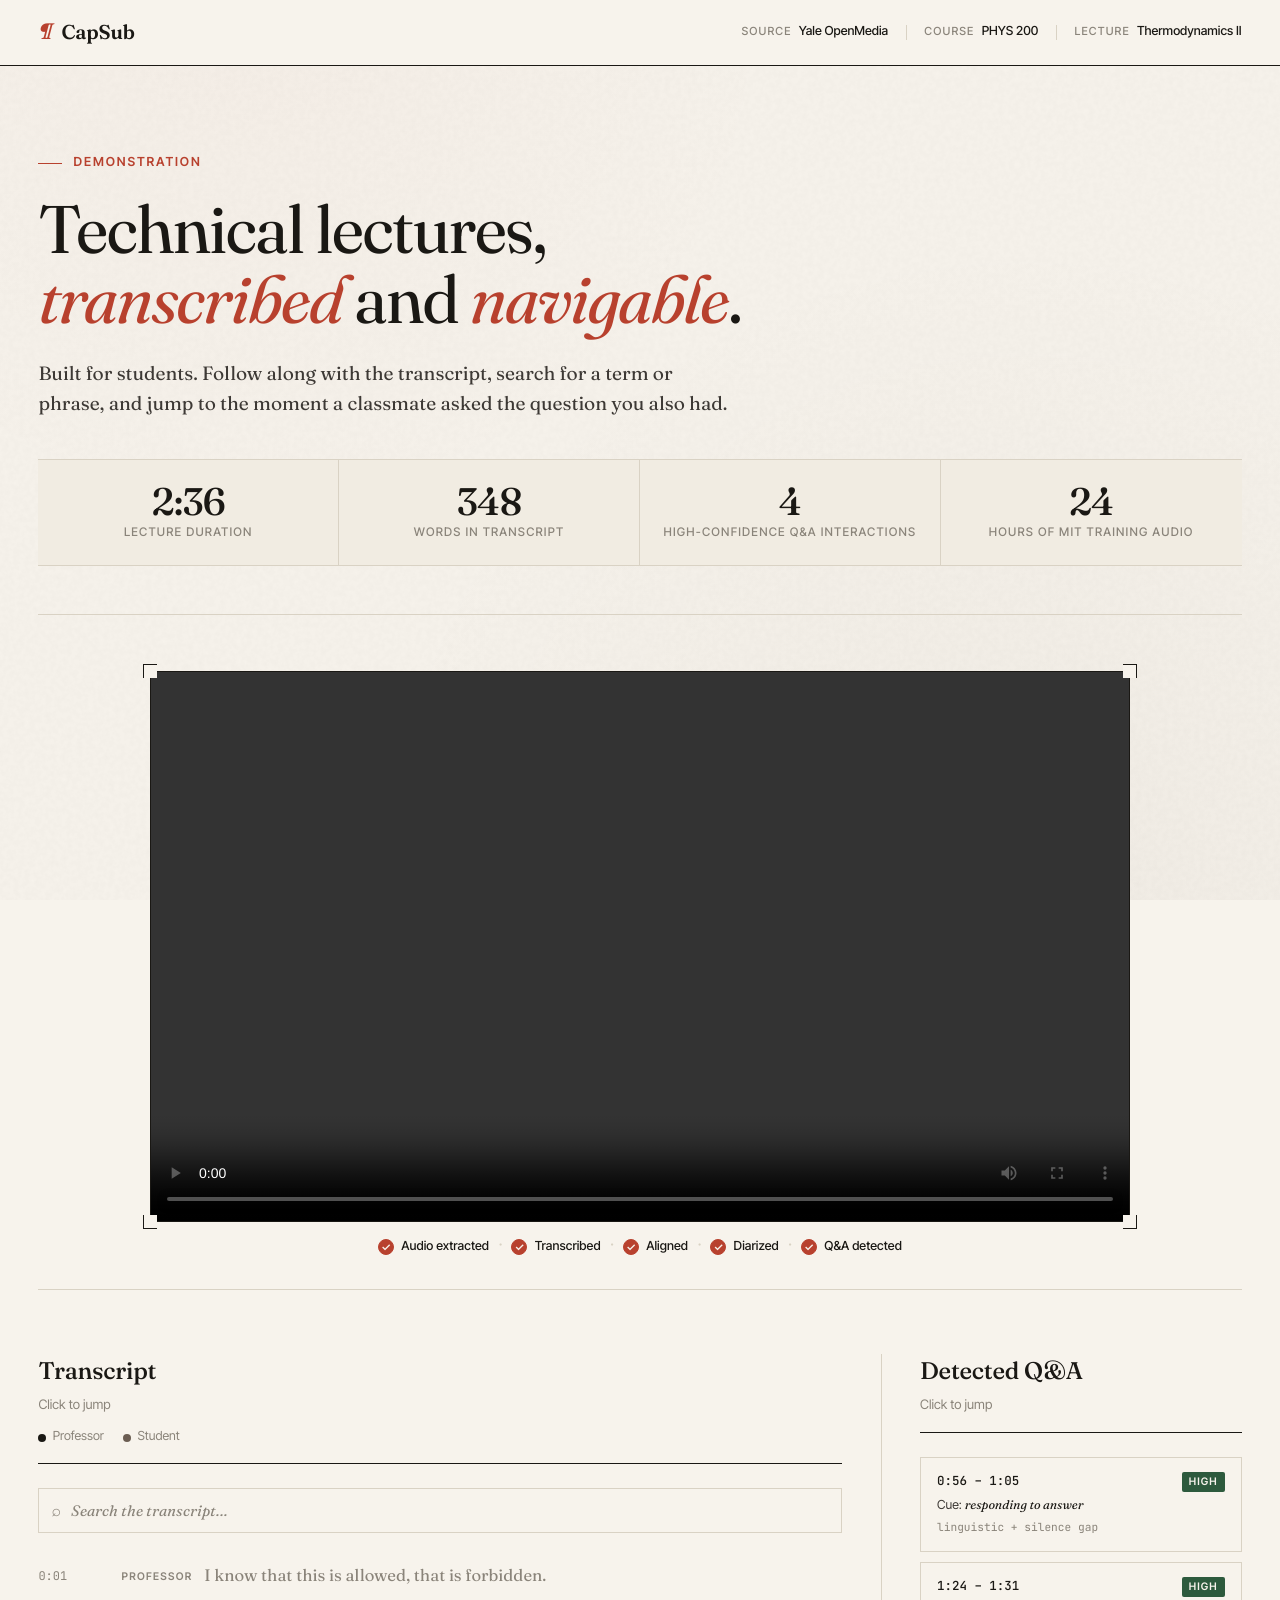
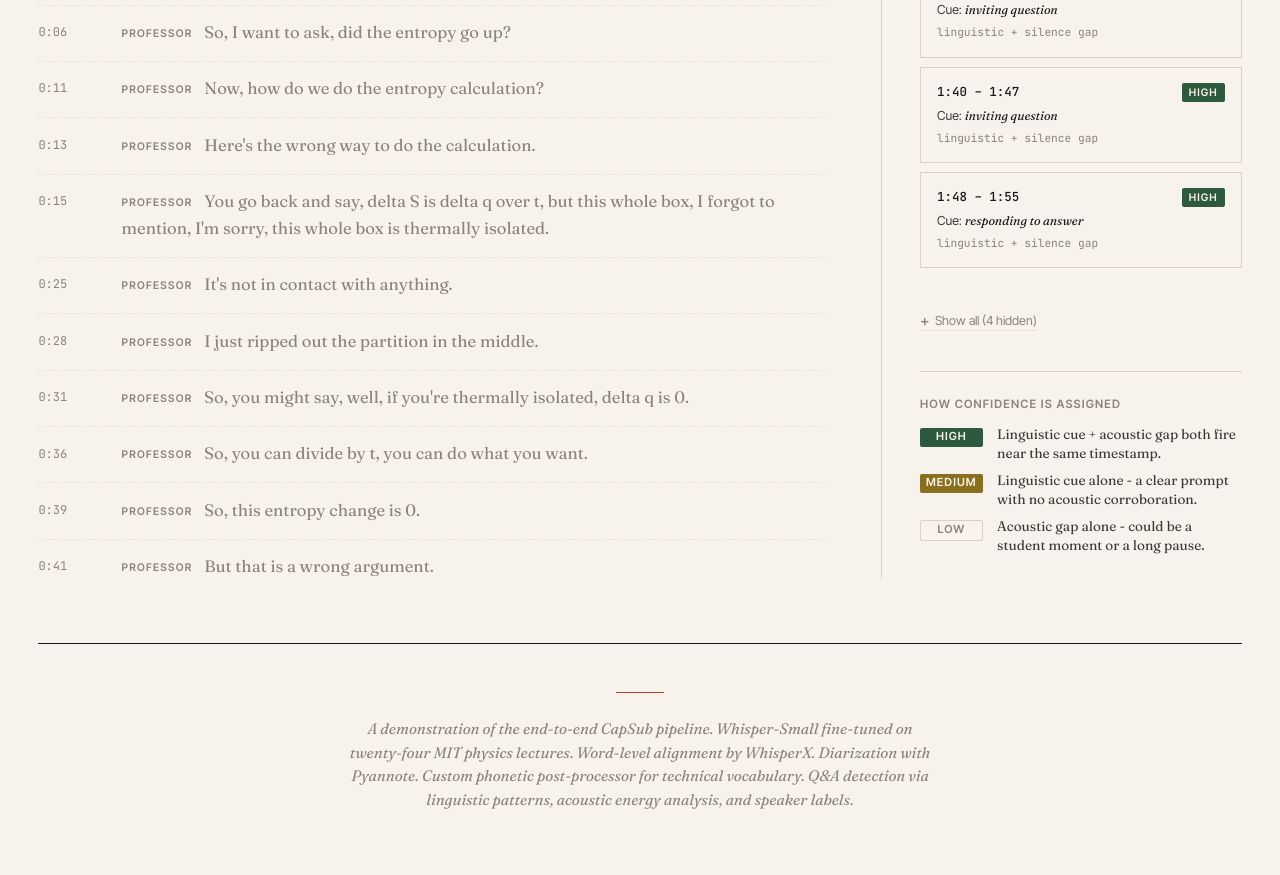
==== index.html @ fb1e1c5f "index" ====
<!DOCTYPE html>
<html lang="en">
<head>
<meta charset="UTF-8">
<meta name="viewport" content="width=device-width, initial-scale=1.0">
<title>CapSub</title>
<link rel="preconnect" href="https://fonts.googleapis.com">
<link rel="preconnect" href="https://fonts.gstatic.com" crossorigin>
<link href="https://fonts.googleapis.com/css2?family=Fraunces:ital,opsz,wght@0,9..144,400;0,9..144,500;0,9..144,600;0,9..144,700;1,9..144,400&family=JetBrains+Mono:wght@400;500&family=Inter+Tight:wght@400;500;600&display=swap" rel="stylesheet">
<link rel="stylesheet" href="styles.css">
</head>
<body>

<header class="masthead">
  <div class="masthead-inner">
    <div class="brand">
      <span class="brand-mark">¶</span>
      <span class="brand-name">CapSub</span>
    </div>
    <nav class="meta-nav">
      <span class="meta-item"><span class="meta-label">Source</span><span class="meta-value">Yale OpenMedia</span></span>
      <span class="meta-divider"></span>
      <span class="meta-item"><span class="meta-label">Course</span><span class="meta-value">PHYS 200</span></span>
      <span class="meta-divider"></span>
      <span class="meta-item"><span class="meta-label">Lecture</span><span class="meta-value">Thermodynamics II</span></span>
    </nav>
  </div>
</header>

<main class="page">

  <section class="title-block">
    <p class="kicker">Demonstration</p>
    <h1 class="title">
      Technical lectures, <br>
      <em>transcribed</em> and <em>navigable</em>.
    </h1>
    <p class="dek">
    Built for students. Follow along with the transcript, search for a term or phrase, and jump to the moment a classmate asked the question you also had.
    </p>
    <div class="stats">
      <div class="stat"><div class="stat-num" data-target="2:36">0</div><div class="stat-lbl">Lecture duration</div></div>
      <div class="stat"><div class="stat-num" data-target="348">0</div><div class="stat-lbl">Words in transcript</div></div>
      <div class="stat"><div class="stat-num" data-target="4">0</div><div class="stat-lbl">High-confidence Q&amp;A interactions</div></div>
      <div class="stat"><div class="stat-num" data-target="24">0</div><div class="stat-lbl">Hours of MIT training audio</div></div>
    </div>
  </section>

  <section class="player-block">
    <div class="player-frame">
      <video id="video" controls preload="auto" playsinline>
        <source src="newsample.mp4" type="video/mp4">
      </video>
      <div id="caption-overlay" class="caption-overlay"></div>
      <div class="frame-corners">
        <span class="corner tl"></span>
        <span class="corner tr"></span>
        <span class="corner bl"></span>
        <span class="corner br"></span>
      </div>
    </div>
    <div class="player-meta">
      <ol class="pipeline-stages" aria-label="Pipeline stages completed">
        <li class="stage stage-done">
          <span class="stage-check" aria-hidden="true">✓</span>
          <span class="stage-name">Audio extracted</span>
        </li>
        <li class="stage stage-done">
          <span class="stage-check" aria-hidden="true">✓</span>
          <span class="stage-name">Transcribed</span>
        </li>
        <li class="stage stage-done">
          <span class="stage-check" aria-hidden="true">✓</span>
          <span class="stage-name">Aligned</span>
        </li>
        <li class="stage stage-done">
          <span class="stage-check" aria-hidden="true">✓</span>
          <span class="stage-name">Diarized</span>
        </li>
        <li class="stage stage-done">
          <span class="stage-check" aria-hidden="true">✓</span>
          <span class="stage-name">Q&amp;A detected</span>
        </li>
      </ol>
    </div>
  </section>

  <section class="content-grid">
    <article class="transcript-column">
      <header class="column-head">
        <h2 class="column-title">Transcript</h2>
        <p class="column-sub">Click to jump</p>
        <div class="legend">
          <span class="legend-item"><span class="dot dot-prof"></span>Professor</span>
          <span class="legend-item"><span class="dot dot-stud"></span>Student</span>
        </div>
      </header>
      <div class="search-bar">
        <span class="search-icon" aria-hidden="true">⌕</span>
        <input
          type="search"
          id="search-input"
          class="search-input"
          placeholder="Search the transcript…"
          autocomplete="off"
        >
        <span class="search-count" id="search-count"></span>
        <button type="button" id="search-clear" class="search-clear" aria-label="Clear search" hidden>×</button>
      </div>
      <div class="transcript-scroll" id="transcript-scroll">
        <div id="transcript"></div>
      </div>
    </article>

    <aside class="qa-column">
      <header class="column-head">
        <h2 class="column-title">Detected Q&amp;A</h2>
        <p class="column-sub">Click to jump</p>
      </header>
      <div class="qa-list" id="qa-list"></div>
      <button type="button" class="qa-toggle" id="qa-toggle" hidden>
        <span id="qa-toggle-label">Show all</span>
      </button>
      <div class="confidence-key">
        <p class="key-title">How confidence is assigned</p>
        <dl>
          <dt class="conf conf-high">High</dt>
          <dd>Linguistic cue + acoustic gap both fire near the same timestamp.</dd>
          <dt class="conf conf-medium">Medium</dt>
          <dd>Linguistic cue alone - a clear prompt with no acoustic corroboration.</dd>
          <dt class="conf conf-low">Low</dt>
          <dd>Acoustic gap alone - could be a student moment or a long pause.</dd>
        </dl>
      </div>
    </aside>

  </section>

  <footer class="colophon">
    <div class="colophon-line"></div>
    <p class="colophon-text">
      A demonstration of the end-to-end CapSub pipeline.
      Whisper-Small fine-tuned on twenty-four MIT physics lectures.
      Word-level alignment by WhisperX. Diarization with Pyannote. 
      Custom phonetic post-processor for technical vocabulary.
      Q&amp;A detection via linguistic patterns, acoustic energy analysis, and speaker labels.
    </p>
  </footer>

</main>

<script src="app.js"></script>
<script>
  window.va = window.va || function () { (window.vaq = window.vaq || []).push(arguments); };
</script>
<script defer src="/_vercel/insights/script.js"></script>
<script>
  window.si = window.si || function () { (window.siq = window.siq || []).push(arguments); };
</script>
<script defer src="/_vercel/speed-insights/script.js"></script>
</body>
</html>
---- styles.css ----
/* ============================================================
   CapSub — Refined academic aesthetic
   Inspired by typography of academic presses + technical journals
   ============================================================ */

:root {
  /* Paper-and-ink palette with a single accent for emphasis */
  --paper:        #f7f3ec;
  --paper-warm:   #f1ece2;
  --ink:          #1a1814;
  --ink-soft:     #3d3935;
  --ink-faint:    #8a847a;
  --rule:         #d9d2c4;
  --rule-faint:   #e8e2d4;

  /* Accent: deep reading-glasses red used sparingly */
  --accent:       #b8412e;
  --accent-soft:  #d6826f;

  /* Speaker tones */
  --prof-tone:    #1a1814;   /* full ink */
  --stud-tone:    #6b5d52;   /* warm gray-brown */
  --stud-bg:      #ede6d6;

  /* Confidence badges */
  --conf-high:    #2d5a3d;
  --conf-med:     #8a6f1f;
  --conf-low:     #8a847a;

  /* Type */
  --serif:  'Fraunces', 'Iowan Old Style', Georgia, serif;
  --sans:   'Inter Tight', system-ui, sans-serif;
  --mono:   'JetBrains Mono', ui-monospace, monospace;

  /* Geometry */
  --rule-w:    1px;
  --max-w:     1280px;
  --gutter:    clamp(1.25rem, 3vw, 2.5rem);
}

* { box-sizing: border-box; margin: 0; padding: 0; }

html { -webkit-font-smoothing: antialiased; -moz-osx-font-smoothing: grayscale; }

body {
  background: var(--paper);
  color: var(--ink);
  font-family: var(--serif);
  font-size: 17px;
  line-height: 1.5;
  text-rendering: geometricPrecision;
  background-image:
    radial-gradient(circle at 20% 0%, rgba(184, 65, 46, 0.025) 0%, transparent 40%),
    radial-gradient(circle at 80% 100%, rgba(60, 40, 20, 0.03) 0%, transparent 50%);
  background-attachment: fixed;
  position: relative;
}

/* Subtle paper grain */
body::before {
  content: '';
  position: fixed;
  inset: 0;
  pointer-events: none;
  z-index: 1;
  opacity: 0.4;
  background-image: url("data:image/svg+xml,%3Csvg viewBox='0 0 200 200' xmlns='http://www.w3.org/2000/svg'%3E%3Cfilter id='n'%3E%3CfeTurbulence type='fractalNoise' baseFrequency='0.85' numOctaves='3' /%3E%3CfeColorMatrix values='0 0 0 0 0 0 0 0 0 0 0 0 0 0 0 0 0 0 0.06 0' /%3E%3C/filter%3E%3Crect width='200' height='200' filter='url(%23n)' /%3E%3C/svg%3E");
}

/* ============================================================
   Masthead
   ============================================================ */
.masthead {
  border-bottom: var(--rule-w) solid var(--ink);
  background: var(--paper);
  position: relative;
  z-index: 2;
}
.masthead-inner {
  max-width: var(--max-w);
  margin: 0 auto;
  padding: 1.1rem var(--gutter);
  display: flex;
  align-items: center;
  justify-content: space-between;
  gap: 2rem;
}
.brand {
  display: flex;
  align-items: baseline;
  gap: 0.55rem;
}
.brand-mark {
  font-family: var(--serif);
  font-style: italic;
  font-size: 1.4rem;
  color: var(--accent);
  font-weight: 500;
  line-height: 1;
}
.brand-name {
  font-family: var(--serif);
  font-weight: 600;
  font-size: 1.25rem;
  letter-spacing: -0.01em;
}
.meta-nav {
  display: flex;
  align-items: center;
  gap: 1.1rem;
  font-family: var(--sans);
  font-size: 0.78rem;
}
.meta-item {
  display: flex;
  align-items: baseline;
  gap: 0.45rem;
}
.meta-label {
  text-transform: uppercase;
  letter-spacing: 0.1em;
  color: var(--ink-faint);
  font-weight: 500;
  font-size: 0.7rem;
}
.meta-value {
  color: var(--ink);
  font-weight: 500;
}
.meta-divider {
  width: 1px;
  height: 0.9rem;
  background: var(--rule);
}
@media (max-width: 720px) {
  .meta-nav { display: none; }
}

/* ============================================================
   Page container
   ============================================================ */
.page {
  max-width: var(--max-w);
  margin: 0 auto;
  padding: 0 var(--gutter);
  position: relative;
  z-index: 2;
}

/* ============================================================
   Title block
   ============================================================ */
.title-block {
  padding: clamp(3rem, 7vw, 5.5rem) 0 clamp(2rem, 4vw, 3rem);
  border-bottom: var(--rule-w) solid var(--rule);
  position: relative;
}
.kicker {
  font-family: var(--sans);
  font-size: 0.78rem;
  text-transform: uppercase;
  letter-spacing: 0.15em;
  color: var(--accent);
  font-weight: 600;
  margin-bottom: 1.4rem;
  display: flex;
  align-items: center;
  gap: 0.7rem;
}
.kicker::before {
  content: '';
  width: 1.5rem;
  height: 1px;
  background: var(--accent);
}
.title {
  font-family: var(--serif);
  font-size: clamp(2.3rem, 5.5vw, 4.2rem);
  font-weight: 400;
  line-height: 1.04;
  letter-spacing: -0.025em;
  margin-bottom: 1.5rem;
  max-width: 22ch;
}
.title em {
  font-style: italic;
  font-weight: 400;
  color: var(--accent);
}
.dek {
  font-family: var(--serif);
  font-size: clamp(1.05rem, 1.5vw, 1.2rem);
  line-height: 1.55;
  color: var(--ink-soft);
  max-width: 56ch;
  margin-bottom: 2.5rem;
}

.stats {
  display: grid;
  grid-template-columns: repeat(4, 1fr);
  gap: 0;
  border-top: var(--rule-w) solid var(--rule);
  border-bottom: var(--rule-w) solid var(--rule);
  background: var(--paper-warm);
}
.stat {
  padding: 1.4rem 1.2rem;
  border-right: var(--rule-w) solid var(--rule);
  display: flex;
  flex-direction: column;
  align-items: center;
  gap: 0.25rem;
  text-align: center;
}
.stat:last-child { border-right: none; }
.stat-num {
  font-family: var(--serif);
  font-size: clamp(1.8rem, 3vw, 2.5rem);
  font-weight: 500;
  line-height: 1;
  letter-spacing: -0.02em;
  font-variant-numeric: lining-nums tabular-nums;
}
.stat-lbl {
  font-family: var(--sans);
  font-size: 0.74rem;
  text-transform: uppercase;
  letter-spacing: 0.1em;
  color: var(--ink-faint);
  font-weight: 500;
}
@media (max-width: 600px) {
  .stats { grid-template-columns: repeat(2, 1fr); }
  .stat:nth-child(2) { border-right: none; }
  .stat:nth-child(1), .stat:nth-child(2) { border-bottom: var(--rule-w) solid var(--rule); }
}

/* ============================================================
   Video player
   ============================================================ */
.player-block {
  padding: clamp(2.5rem, 5vw, 3.5rem) 0 clamp(1.5rem, 3vw, 2rem);
  border-bottom: var(--rule-w) solid var(--rule);
}
.player-frame {
  position: relative;
  background: #0a0908;
  aspect-ratio: 16 / 9;
  width: 100%;
  max-width: 980px;
  margin: 0 auto;
  border: var(--rule-w) solid var(--ink);
}
.player-frame video {
  width: 100%;
  height: 100%;
  display: block;
  background: #0a0908;
}
.frame-corners .corner {
  position: absolute;
  width: 14px;
  height: 14px;
  border: var(--rule-w) solid var(--ink);
  background: var(--paper);
  pointer-events: none;
}
.corner.tl { top: -8px; left: -8px; border-bottom: 0; border-right: 0; }
.corner.tr { top: -8px; right: -8px; border-bottom: 0; border-left: 0; }
.corner.bl { bottom: -8px; left: -8px; border-top: 0; border-right: 0; }
.corner.br { bottom: -8px; right: -8px; border-top: 0; border-left: 0; }

/* Caption overlay - YouTube/Netflix style single-line captions */
.caption-overlay {
  position: absolute;
  left: 50%;
  bottom: 60px;  /* sits above native video controls */
  transform: translateX(-50%) translateY(8px);
  max-width: 88%;
  padding: 0.55rem 1rem;
  background: rgba(10, 9, 8, 0.78);
  backdrop-filter: blur(2px);
  -webkit-backdrop-filter: blur(2px);
  color: #f7f3ec;
  font-family: var(--serif);
  font-size: clamp(0.95rem, 1.4vw, 1.15rem);
  line-height: 1.35;
  text-align: center;
  border-radius: 2px;
  pointer-events: none;
  opacity: 0;
  transition: opacity 0.2s ease, transform 0.2s ease;
  text-shadow: 0 1px 2px rgba(0, 0, 0, 0.6);
  letter-spacing: 0.005em;
}
.caption-overlay.is-visible {
  opacity: 1;
  transform: translateX(-50%) translateY(0);
}
.caption-overlay.caption-student {
  font-style: italic;
  color: #ede6d6;
  border-left: 3px solid var(--accent-soft);
  padding-left: 0.9rem;
  text-align: left;
}

/* On smaller screens, push caption up so it doesn't collide with controls */
@media (max-width: 640px) {
  .caption-overlay {
    bottom: 50px;
    font-size: 0.9rem;
    padding: 0.45rem 0.8rem;
  }
}

.player-meta {
  max-width: 980px;
  margin: 1rem auto 0;
}
.pipeline-stages {
  list-style: none;
  margin: 0;
  padding: 0;
  display: flex;
  align-items: center;
  justify-content: center;
  flex-wrap: wrap;
  gap: 0.4rem 1.4rem;
  font-family: var(--sans);
}
.stage {
  display: inline-flex;
  align-items: center;
  gap: 0.45rem;
  font-size: 0.78rem;
  color: var(--ink-faint);
  position: relative;
}
.stage:not(:last-child)::after {
  content: '·';
  position: absolute;
  right: -0.85rem;
  top: 50%;
  transform: translateY(-55%);
  color: var(--rule);
  font-size: 1.1rem;
  pointer-events: none;
}
.stage-check {
  display: inline-flex;
  align-items: center;
  justify-content: center;
  width: 1rem;
  height: 1rem;
  border-radius: 50%;
  background: transparent;
  color: var(--ink-faint);
  font-size: 0.7rem;
  font-weight: 600;
  border: 1px solid var(--rule);
  transition: background-color 0.2s ease, color 0.2s ease, border-color 0.2s ease;
}
.stage-done .stage-check {
  background: var(--accent);
  color: var(--paper);
  border-color: var(--accent);
}
.stage-done .stage-name {
  color: var(--ink);
  font-weight: 500;
}
.stage-name {
  letter-spacing: 0.005em;
}

@media (max-width: 640px) {
  .pipeline-stages {
    gap: 0.5rem 1rem;
    font-size: 0.72rem;
  }
  .stage:not(:last-child)::after { display: none; }
}

/* ============================================================
   Two-column transcript + Q&A grid
   ============================================================ */
.content-grid {
  display: grid;
  grid-template-columns: minmax(0, 1fr) minmax(280px, 360px);
  gap: 0;
  padding: clamp(2.5rem, 5vw, 4rem) 0;
  position: relative;
}
.content-grid::before {
  content: '';
  position: absolute;
  top: 0;
  bottom: 0;
  left: calc((100% - 360px) / 1 * 0.715);  /* visual rule between columns */
}

@media (max-width: 920px) {
  .content-grid {
    grid-template-columns: 1fr;
    gap: 3rem;
  }
}

.column-head {
  margin-bottom: 1.5rem;
  padding-bottom: 1rem;
  border-bottom: var(--rule-w) solid var(--ink);
}
.column-title {
  font-family: var(--serif);
  font-size: 1.5rem;
  font-weight: 500;
  letter-spacing: -0.01em;
  margin-bottom: 0.4rem;
}
.column-sub {
  font-family: var(--sans);
  font-size: 0.82rem;
  color: var(--ink-faint);
}

/* ============================================================
   Transcript column
   ============================================================ */
.transcript-column {
  padding-right: clamp(1.5rem, 3vw, 2.5rem);
  border-right: var(--rule-w) solid var(--rule);
}
@media (max-width: 920px) {
  .transcript-column {
    padding-right: 0;
    border-right: none;
    border-bottom: var(--rule-w) solid var(--rule);
    padding-bottom: 2.5rem;
  }
}

.legend {
  display: flex;
  gap: 1.2rem;
  margin-top: 0.8rem;
  font-family: var(--sans);
  font-size: 0.78rem;
  color: var(--ink-faint);
  flex-wrap: wrap;
}
.legend-item {
  display: inline-flex;
  align-items: center;
  gap: 0.4rem;
}
.dot {
  width: 0.5rem;
  height: 0.5rem;
  border-radius: 50%;
  display: inline-block;
}
.dot-prof { background: var(--prof-tone); }
.dot-stud { background: var(--stud-tone); }
.dot-corr { background: var(--accent); }

.transcript-scroll {
  max-height: 70vh;
  overflow-y: auto;
  padding-right: 1rem;
  scrollbar-width: thin;
  scrollbar-color: var(--rule) transparent;
}
.transcript-scroll::-webkit-scrollbar { width: 8px; }
.transcript-scroll::-webkit-scrollbar-track { background: transparent; }
.transcript-scroll::-webkit-scrollbar-thumb {
  background: var(--rule);
  border-radius: 4px;
}

/* Search bar */
.search-bar {
  display: flex;
  align-items: center;
  gap: 0.6rem;
  padding: 0.5rem 0.75rem;
  margin-bottom: 1rem;
  border: var(--rule-w) solid var(--rule);
  background: var(--paper);
  transition: border-color 0.15s ease, background-color 0.15s ease;
  position: relative;
}
.search-bar:focus-within {
  border-color: var(--ink);
  background: var(--paper-warm);
}
.search-icon {
  font-size: 1rem;
  color: var(--ink-faint);
  font-family: var(--serif);
  line-height: 1;
  user-select: none;
}
.search-input {
  flex: 1;
  border: none;
  background: transparent;
  font-family: var(--serif);
  font-size: 0.95rem;
  color: var(--ink);
  outline: none;
  padding: 0.25rem 0;
}
.search-input::placeholder {
  color: var(--ink-faint);
  font-style: italic;
}
/* Hide native clear button in search inputs (redundant with our custom one) */
.search-input::-webkit-search-cancel-button,
.search-input::-webkit-search-decoration,
.search-input::-webkit-search-results-button,
.search-input::-webkit-search-results-decoration {
  -webkit-appearance: none;
  appearance: none;
  display: none;
}
.search-input::-ms-clear,
.search-input::-ms-reveal {
  display: none;
  width: 0;
  height: 0;
}
.search-count {
  font-family: var(--mono);
  font-size: 0.72rem;
  color: var(--ink-faint);
  font-variant-numeric: tabular-nums;
  user-select: none;
  white-space: nowrap;
}
.search-clear {
  background: none;
  border: none;
  cursor: pointer;
  color: var(--ink-faint);
  font-size: 1.3rem;
  line-height: 1;
  padding: 0 0.2rem;
  font-family: var(--sans);
  transition: color 0.15s ease;
}
.search-clear:hover {
  color: var(--accent);
}

/* Hide segments not matching the active search */
.segment.search-hidden {
  display: none;
}

/* When search is active and no segments match */
.search-empty {
  padding: 2rem 1rem;
  font-family: var(--serif);
  font-style: italic;
  color: var(--ink-faint);
  font-size: 0.95rem;
  text-align: center;
}

.segment {
  padding: 0.9rem 0;
  display: grid;
  grid-template-columns: 4rem 1fr;
  gap: 1.2rem;
  border-bottom: var(--rule-w) dashed var(--rule-faint);
  transition: background-color 0.15s ease;
}
.segment:last-child { border-bottom: none; }

.segment-time {
  font-family: var(--mono);
  font-size: 0.75rem;
  color: var(--ink-faint);
  font-variant-numeric: tabular-nums;
  padding-top: 0.2rem;
  cursor: pointer;
  transition: color 0.15s ease;
  user-select: none;
}
.segment-time:hover {
  color: var(--accent);
}

.segment-body {
  font-family: var(--serif);
  font-size: 1.04rem;
  line-height: 1.6;
}

.segment-speaker {
  font-family: var(--sans);
  font-size: 0.66rem;
  text-transform: uppercase;
  letter-spacing: 0.12em;
  font-weight: 600;
  color: var(--ink-faint);
  margin-right: 0.5rem;
  display: inline-block;
  vertical-align: 1px;
}

.segment-student .segment-body { color: var(--stud-tone); }
.segment-student .segment-speaker { color: var(--accent); }

/* Word-level highlighting */
.word {
  display: inline;
  padding: 0 0.05em;
  margin: 0 -0.05em;
  border-radius: 2px;
  cursor: pointer;
  transition: background-color 0.12s ease, color 0.12s ease;
}
.word:hover {
  background: var(--rule-faint);
}
.word.spoken {
  color: var(--ink);
}
.word.unspoken {
  color: var(--ink-faint);
}
.word.corrected {
  text-decoration: underline;
  text-decoration-color: var(--accent);
  text-decoration-thickness: 1px;
  text-underline-offset: 3px;
}
.word-gap {
  display: inline;
}
.word.search-match,
.word-gap.search-match {
  background: rgba(184, 65, 46, 0.18);
  color: var(--ink);
}
.word.search-match-start {
  border-top-right-radius: 0;
  border-bottom-right-radius: 0;
}
.word.search-match-middle,
.word-gap.search-match-middle {
  border-radius: 0;
}
.word.search-match-end {
  border-top-left-radius: 0;
  border-bottom-left-radius: 0;
}
.word.search-match:hover {
  background: rgba(184, 65, 46, 0.28);
}

/* Active segment visual emphasis */
.segment.is-current {
  background: linear-gradient(90deg, transparent 0%, var(--paper-warm) 8%, var(--paper-warm) 100%);
  margin: 0 -1rem;
  padding-left: 1rem;
  padding-right: 1rem;
  border-radius: 2px;
}
.segment.is-current .segment-time {
  color: var(--accent);
  font-weight: 500;
}

/* ============================================================
   Q&A column
   ============================================================ */
.qa-column {
  padding-left: clamp(1.5rem, 3vw, 2.5rem);
}
@media (max-width: 920px) {
  .qa-column { padding-left: 0; }
}

.qa-list {
  display: flex;
  flex-direction: column;
  gap: 0.6rem;
  margin-bottom: 2.5rem;
}
.qa-item {
  border: var(--rule-w) solid var(--rule);
  background: var(--paper);
  padding: 0.9rem 1rem;
  cursor: pointer;
  transition: border-color 0.15s ease, transform 0.15s ease;
  position: relative;
}
.qa-item:hover {
  border-color: var(--ink);
  transform: translateX(-2px);
}
.qa-item.is-current {
  border-color: var(--accent);
  background: var(--paper-warm);
}
.qa-item.is-current::before {
  content: '';
  position: absolute;
  left: -1px;
  top: -1px;
  bottom: -1px;
  width: 3px;
  background: var(--accent);
}

/* Hidden Q&A items (when filter is active) */
.qa-item.qa-hidden {
  display: none;
}

/* "Show all" toggle button */
.qa-toggle {
  display: inline-flex;
  align-items: center;
  gap: 0.4rem;
  background: none;
  border: none;
  padding: 0;
  margin: -1.5rem 0 2.5rem;
  font-family: var(--sans);
  font-size: 0.78rem;
  color: var(--ink-faint);
  cursor: pointer;
  text-decoration: none;
  border-bottom: 1px dotted var(--rule);
  padding-bottom: 2px;
  align-self: flex-start;
  transition: color 0.15s ease, border-color 0.15s ease;
}
.qa-toggle:hover {
  color: var(--accent);
  border-bottom-color: var(--accent);
}
.qa-toggle::before {
  content: '+';
  font-size: 0.95rem;
  font-weight: 500;
  line-height: 1;
}
.qa-toggle[hidden] {
  display: none;
}

.qa-row {
  display: flex;
  align-items: baseline;
  justify-content: space-between;
  gap: 1rem;
  margin-bottom: 0.35rem;
}
.qa-time {
  font-family: var(--mono);
  font-size: 0.78rem;
  color: var(--ink);
  font-variant-numeric: tabular-nums;
  font-weight: 500;
}
.qa-conf {
  font-family: var(--sans);
  font-size: 0.65rem;
  text-transform: uppercase;
  letter-spacing: 0.1em;
  font-weight: 600;
  padding: 2px 7px;
  border-radius: 2px;
}
.qa-conf.conf-high {
  background: var(--conf-high);
  color: var(--paper);
}
.qa-conf.conf-medium {
  background: var(--conf-med);
  color: var(--paper);
}
.qa-conf.conf-low {
  background: transparent;
  color: var(--conf-low);
  border: 1px solid var(--rule);
}

.qa-detail {
  font-family: var(--sans);
  font-size: 0.78rem;
  color: var(--ink-soft);
  line-height: 1.45;
}
.qa-cue {
  font-family: var(--serif);
  font-style: italic;
  color: var(--ink);
}
.qa-signals {
  font-family: var(--mono);
  font-size: 0.7rem;
  color: var(--ink-faint);
  margin-top: 0.3rem;
}

.confidence-key {
  border-top: var(--rule-w) solid var(--rule);
  padding-top: 1.5rem;
}
.key-title {
  font-family: var(--sans);
  font-size: 0.72rem;
  text-transform: uppercase;
  letter-spacing: 0.1em;
  color: var(--ink-faint);
  font-weight: 600;
  margin-bottom: 0.8rem;
}
.confidence-key dl {
  display: grid;
  grid-template-columns: auto 1fr;
  gap: 0.5rem 0.9rem;
  font-family: var(--serif);
  font-size: 0.88rem;
  line-height: 1.4;
}
.confidence-key dt {
  display: flex;
  align-items: center;
  justify-content: center;
  font-family: var(--sans);
  font-size: 0.7rem;
  text-transform: uppercase;
  letter-spacing: 0.1em;
  font-weight: 600;
  padding: 1px 6px 2px;
  border-radius: 2px;
  text-align: center;
  align-self: start;
  margin-top: 2px;
  white-space: nowrap;
  height: fit-content;
}
.conf.conf-high { background: var(--conf-high); color: var(--paper); }
.conf.conf-medium { background: var(--conf-med); color: var(--paper); }
.conf.conf-low { background: transparent; color: var(--conf-low); border: 1px solid var(--rule); }
.confidence-key dd {
  color: var(--ink-soft);
  font-size: 0.85rem;
}

/* ============================================================
   Colophon
   ============================================================ */
.colophon {
  padding: 3rem 0 4rem;
  border-top: var(--rule-w) solid var(--ink);
}
.colophon-line {
  width: 3rem;
  height: 1px;
  background: var(--accent);
  margin: 0 auto 1.5rem;
}
.colophon-text {
  font-family: var(--serif);
  font-style: italic;
  font-size: 0.95rem;
  color: var(--ink-faint);
  text-align: center;
  max-width: 60ch;
  margin: 0 auto;
  line-height: 1.55;
}

/* ============================================================
   Subtle reveal animation on load
   ============================================================ */
@keyframes fadeUp {
  from { opacity: 0; transform: translateY(8px); }
  to   { opacity: 1; transform: translateY(0); }
}
.title-block, .player-block, .content-grid, .colophon {
  animation: fadeUp 0.6s cubic-bezier(.2,.6,.2,1) backwards;
}
.title-block { animation-delay: 0.05s; }
.player-block { animation-delay: 0.15s; }
.content-grid { animation-delay: 0.25s; }
.colophon { animation-delay: 0.4s; }
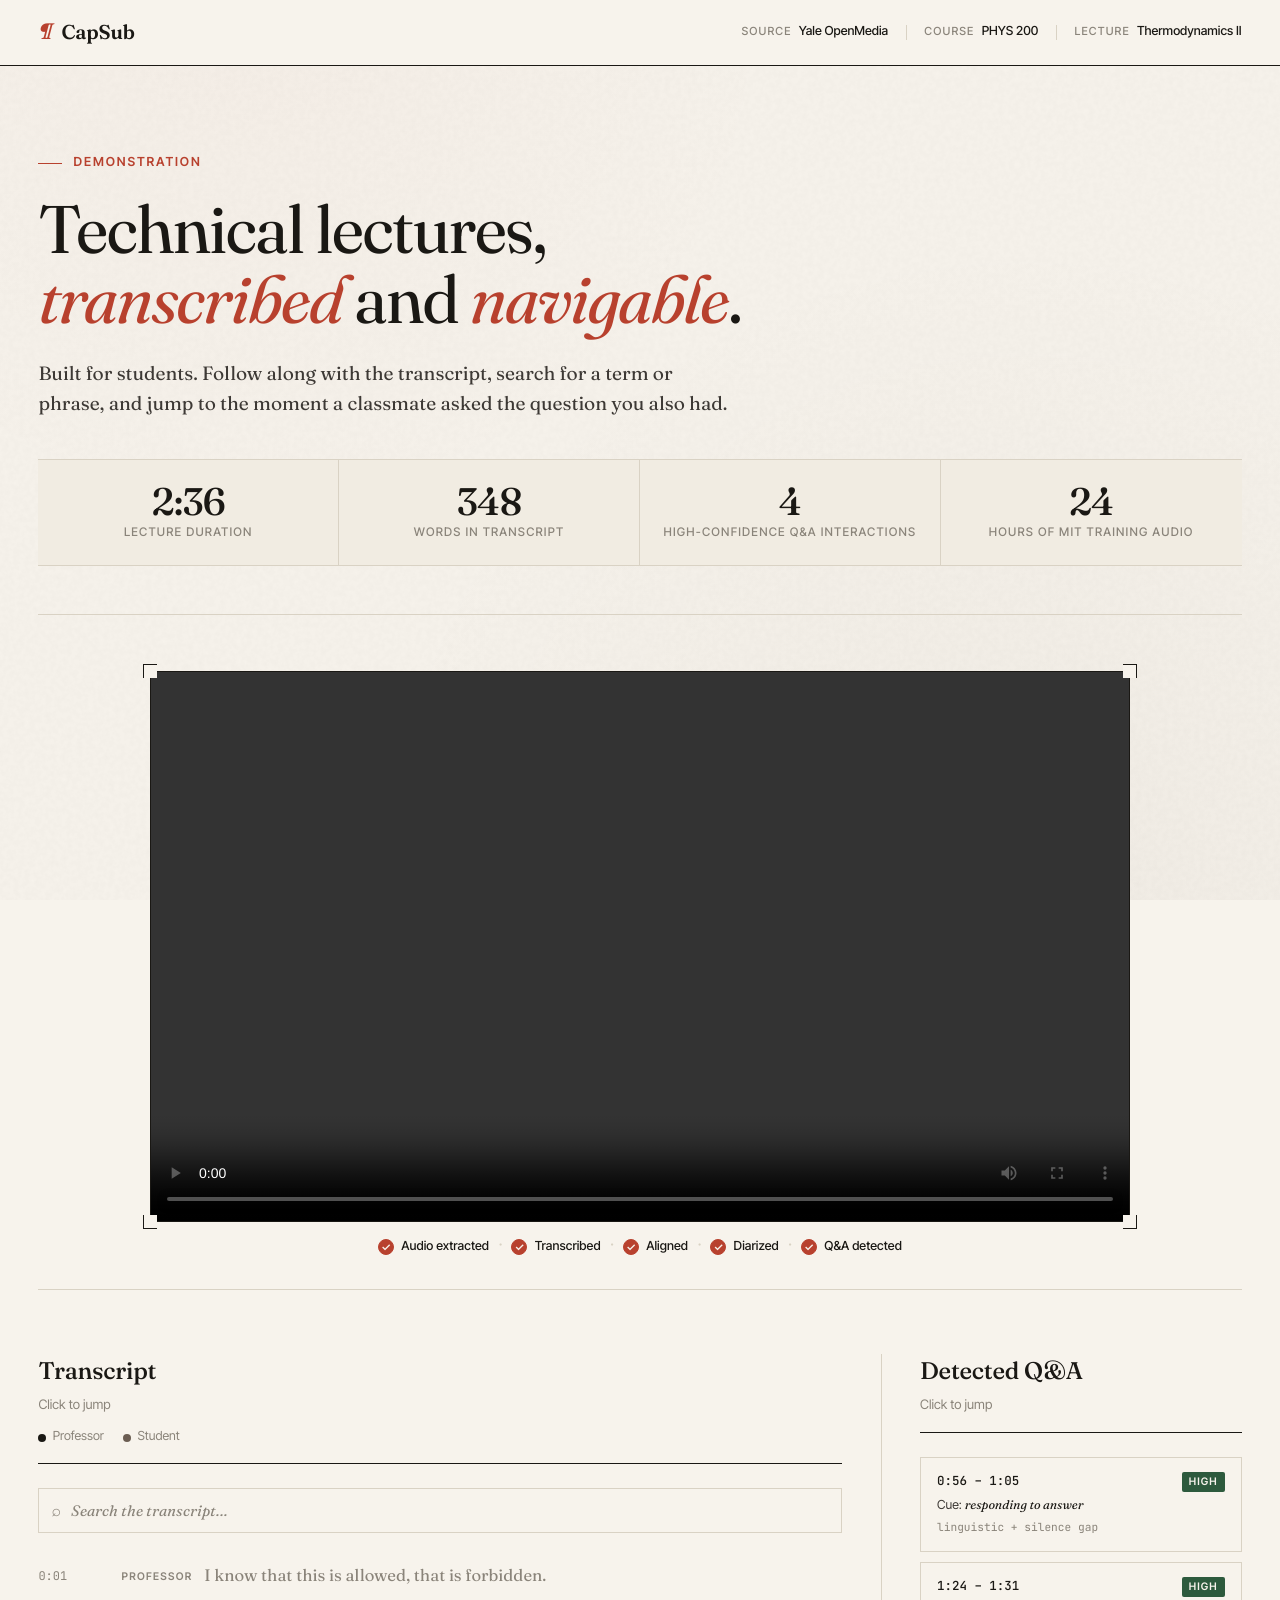
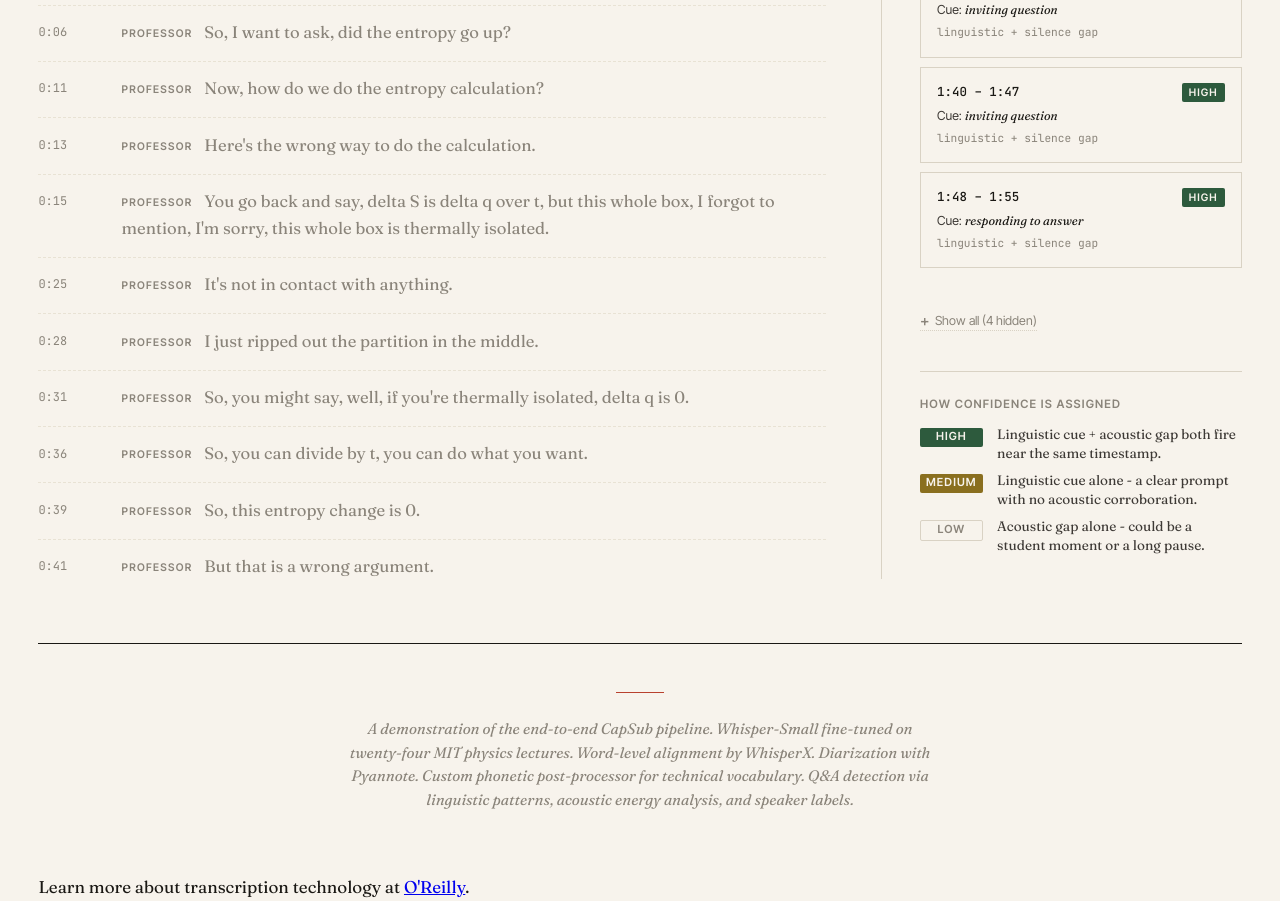
==== commit 9662ef23: "update" ====
--- a/index.html
+++ b/index.html
@@ -3,7 +3,8 @@
 <head>
 <meta charset="UTF-8">
 <meta name="viewport" content="width=device-width, initial-scale=1.0">
-<title>CapSub</title>
+<meta name="description" content="CapSub: A platform for navigating and transcribing technical lectures, enhancing student engagement and learning experience.">
+<title>CapSub - Navigate and Transcribe Technical Lectures</title>
 <link rel="preconnect" href="https://fonts.googleapis.com">
 <link rel="preconnect" href="https://fonts.gstatic.com" crossorigin>
 <link href="https://fonts.googleapis.com/css2?family=Fraunces:ital,opsz,wght@0,9..144,400;0,9..144,500;0,9..144,600;0,9..144,700;1,9..144,400&family=JetBrains+Mono:wght@400;500&family=Inter+Tight:wght@400;500;600&display=swap" rel="stylesheet">
@@ -146,6 +147,7 @@
       Q&amp;A detection via linguistic patterns, acoustic energy analysis, and speaker labels.
     </p>
   </footer>
+<p>Learn more about transcription technology at <a href="https://www.oreilly.com/library/view/learning-transcription/9781492075684/" target="_blank">O'Reilly</a>.</p>
 
 </main>
 
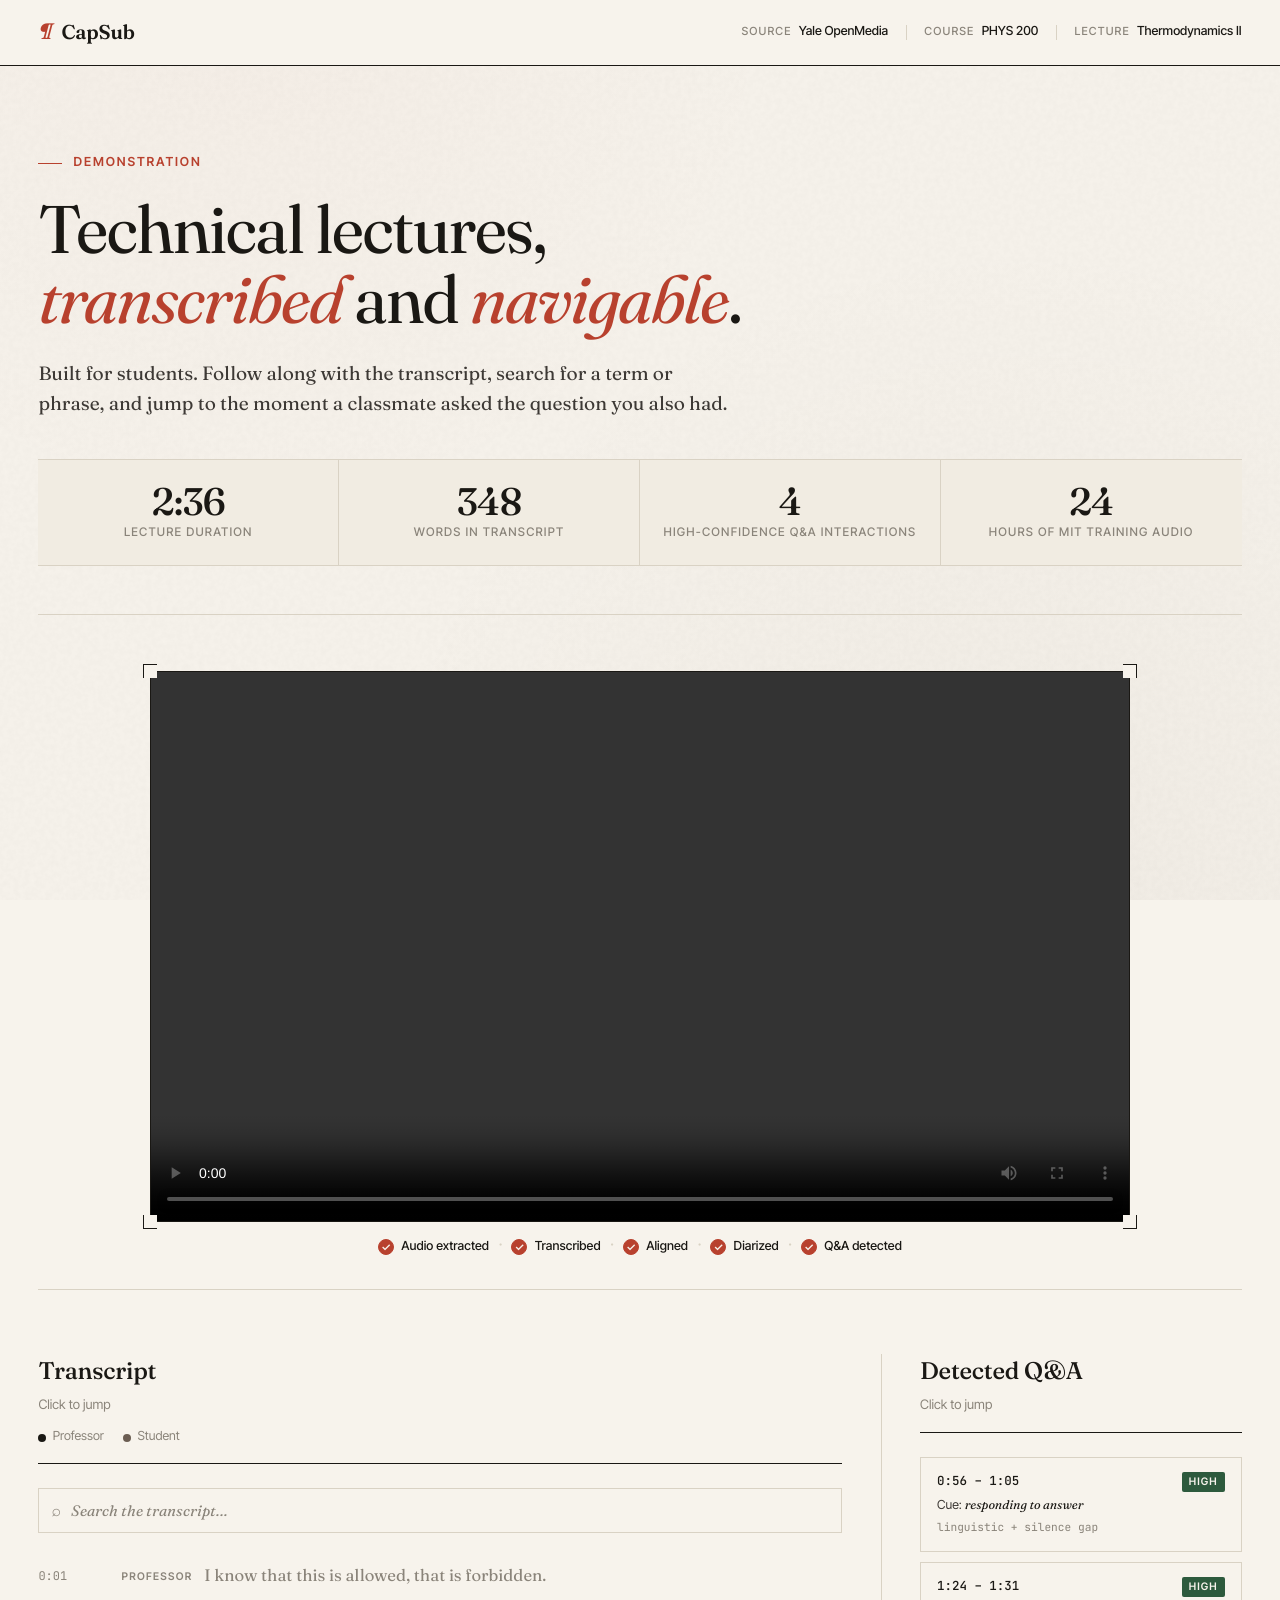
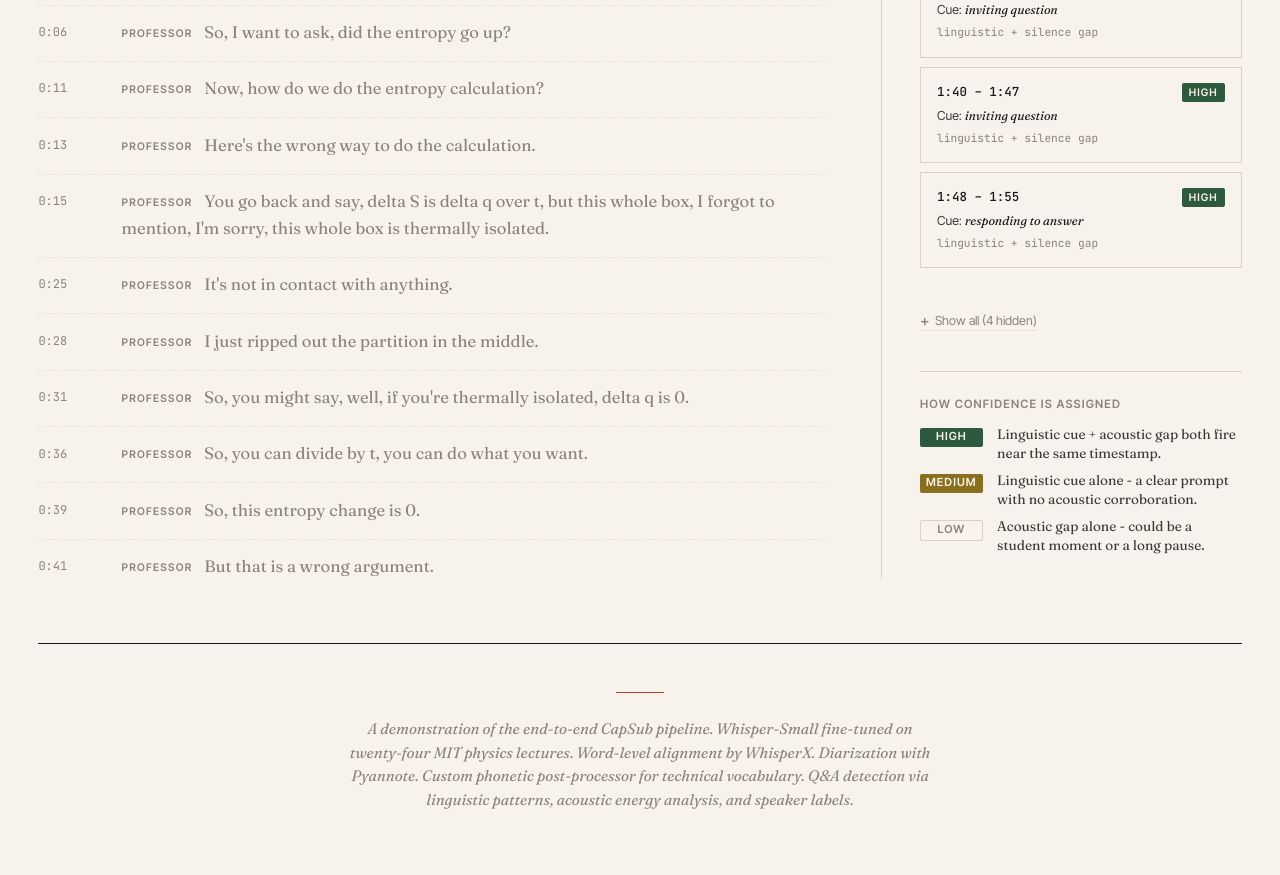
==== commit e2db65ed: "update" ====
--- a/index.html
+++ b/index.html
@@ -3,8 +3,7 @@
 <head>
 <meta charset="UTF-8">
 <meta name="viewport" content="width=device-width, initial-scale=1.0">
-<meta name="description" content="CapSub: A platform for navigating and transcribing technical lectures, enhancing student engagement and learning experience.">
-<title>CapSub - Navigate and Transcribe Technical Lectures</title>
+<title>CapSub</title>
 <link rel="preconnect" href="https://fonts.googleapis.com">
 <link rel="preconnect" href="https://fonts.gstatic.com" crossorigin>
 <link href="https://fonts.googleapis.com/css2?family=Fraunces:ital,opsz,wght@0,9..144,400;0,9..144,500;0,9..144,600;0,9..144,700;1,9..144,400&family=JetBrains+Mono:wght@400;500&family=Inter+Tight:wght@400;500;600&display=swap" rel="stylesheet">
@@ -147,7 +146,6 @@
       Q&amp;A detection via linguistic patterns, acoustic energy analysis, and speaker labels.
     </p>
   </footer>
-<p>Learn more about transcription technology at <a href="https://www.oreilly.com/library/view/learning-transcription/9781492075684/" target="_blank">O'Reilly</a>.</p>
 
 </main>
 
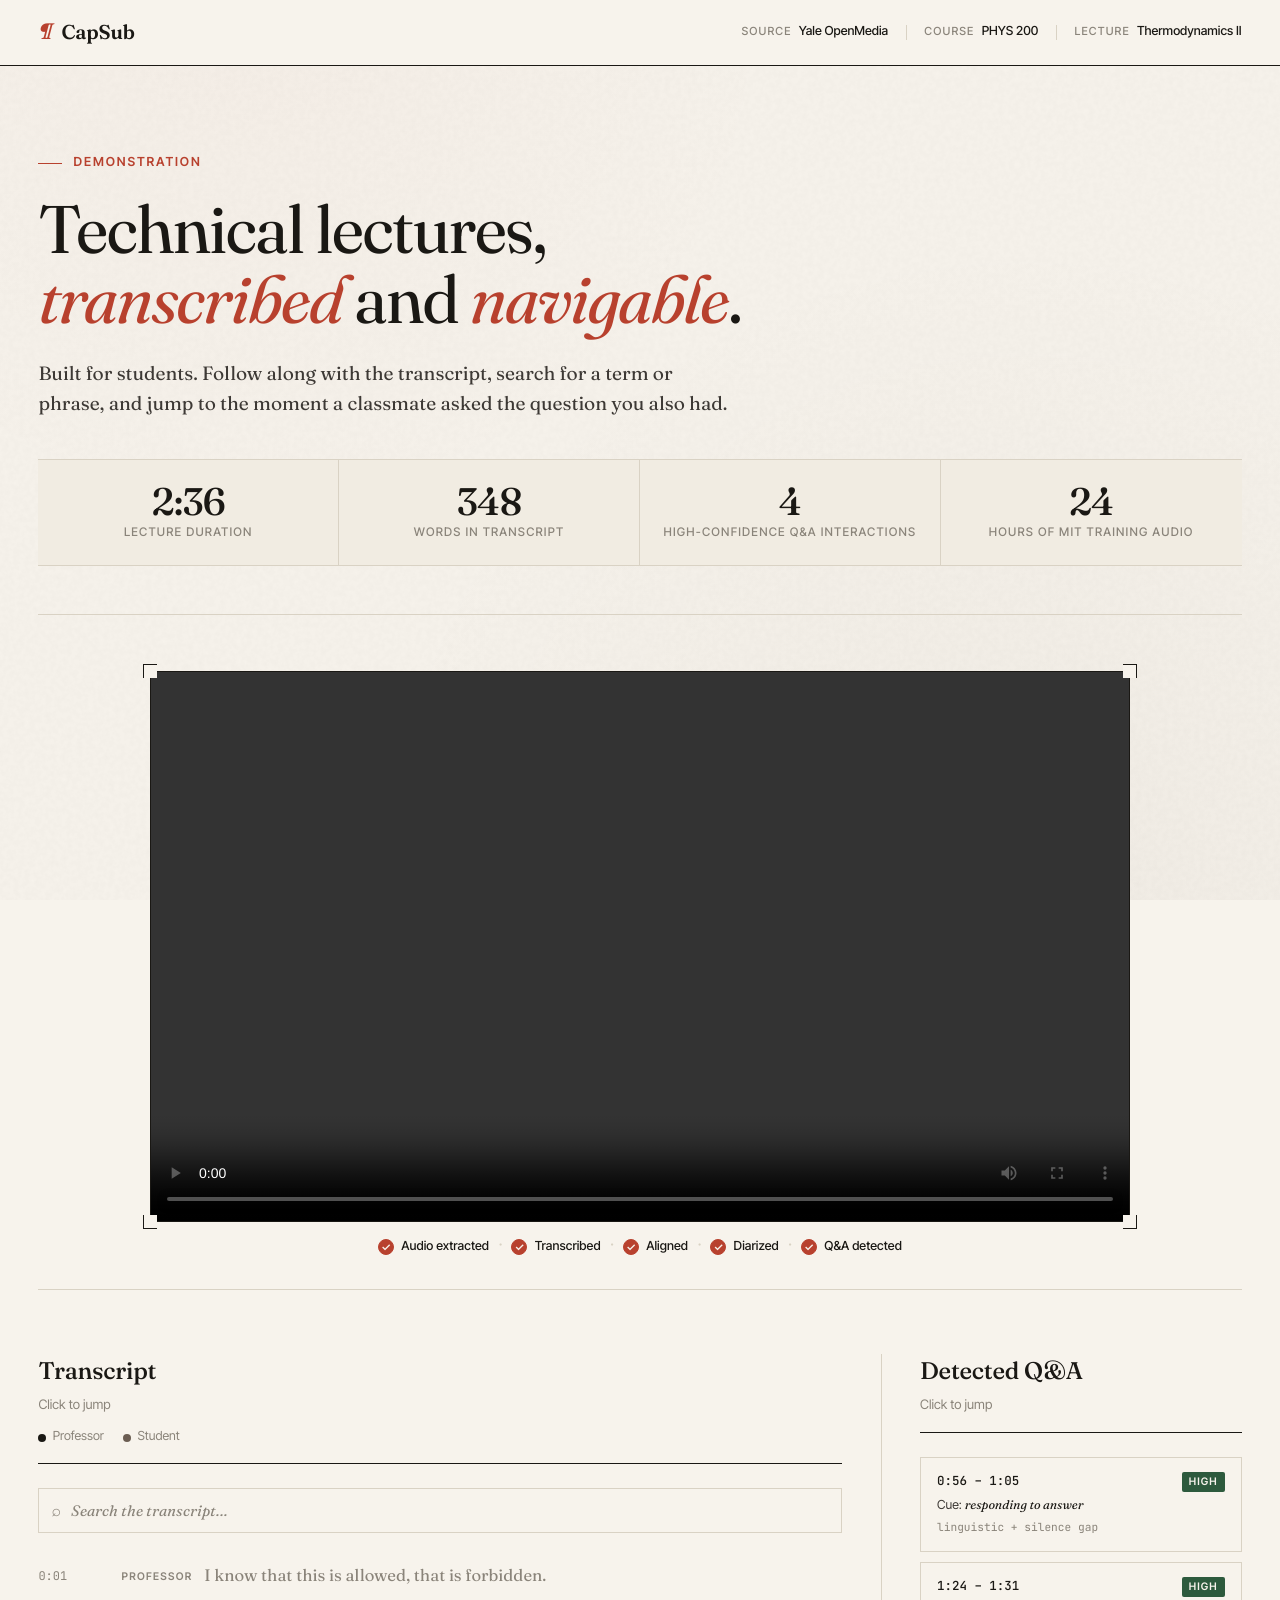
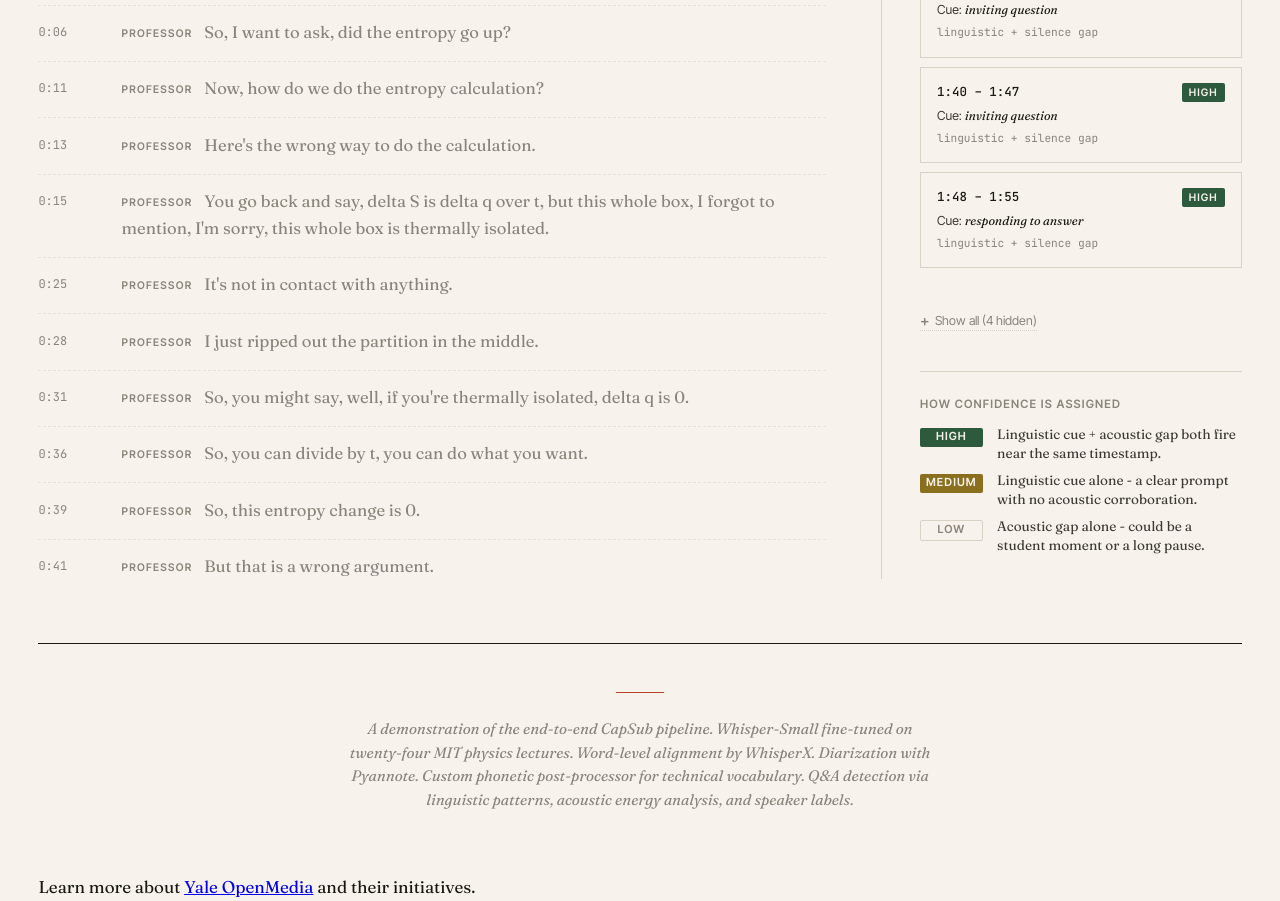
==== commit 02cc8cd1: "update" ====
--- a/index.html
+++ b/index.html
@@ -3,6 +3,7 @@
 <head>
 <meta charset="UTF-8">
 <meta name="viewport" content="width=device-width, initial-scale=1.0">
+<meta name="description" content="CapSub: A platform for navigating and transcribing technical lectures, enhancing student engagement and learning experience.">
 <title>CapSub</title>
 <link rel="preconnect" href="https://fonts.googleapis.com">
 <link rel="preconnect" href="https://fonts.gstatic.com" crossorigin>
@@ -146,6 +147,7 @@
       Q&amp;A detection via linguistic patterns, acoustic energy analysis, and speaker labels.
     </p>
   </footer>
+<p>Learn more about <a href="https://openmedia.yale.edu/" target="_blank">Yale OpenMedia</a> and their initiatives.</p>
 
 </main>
 
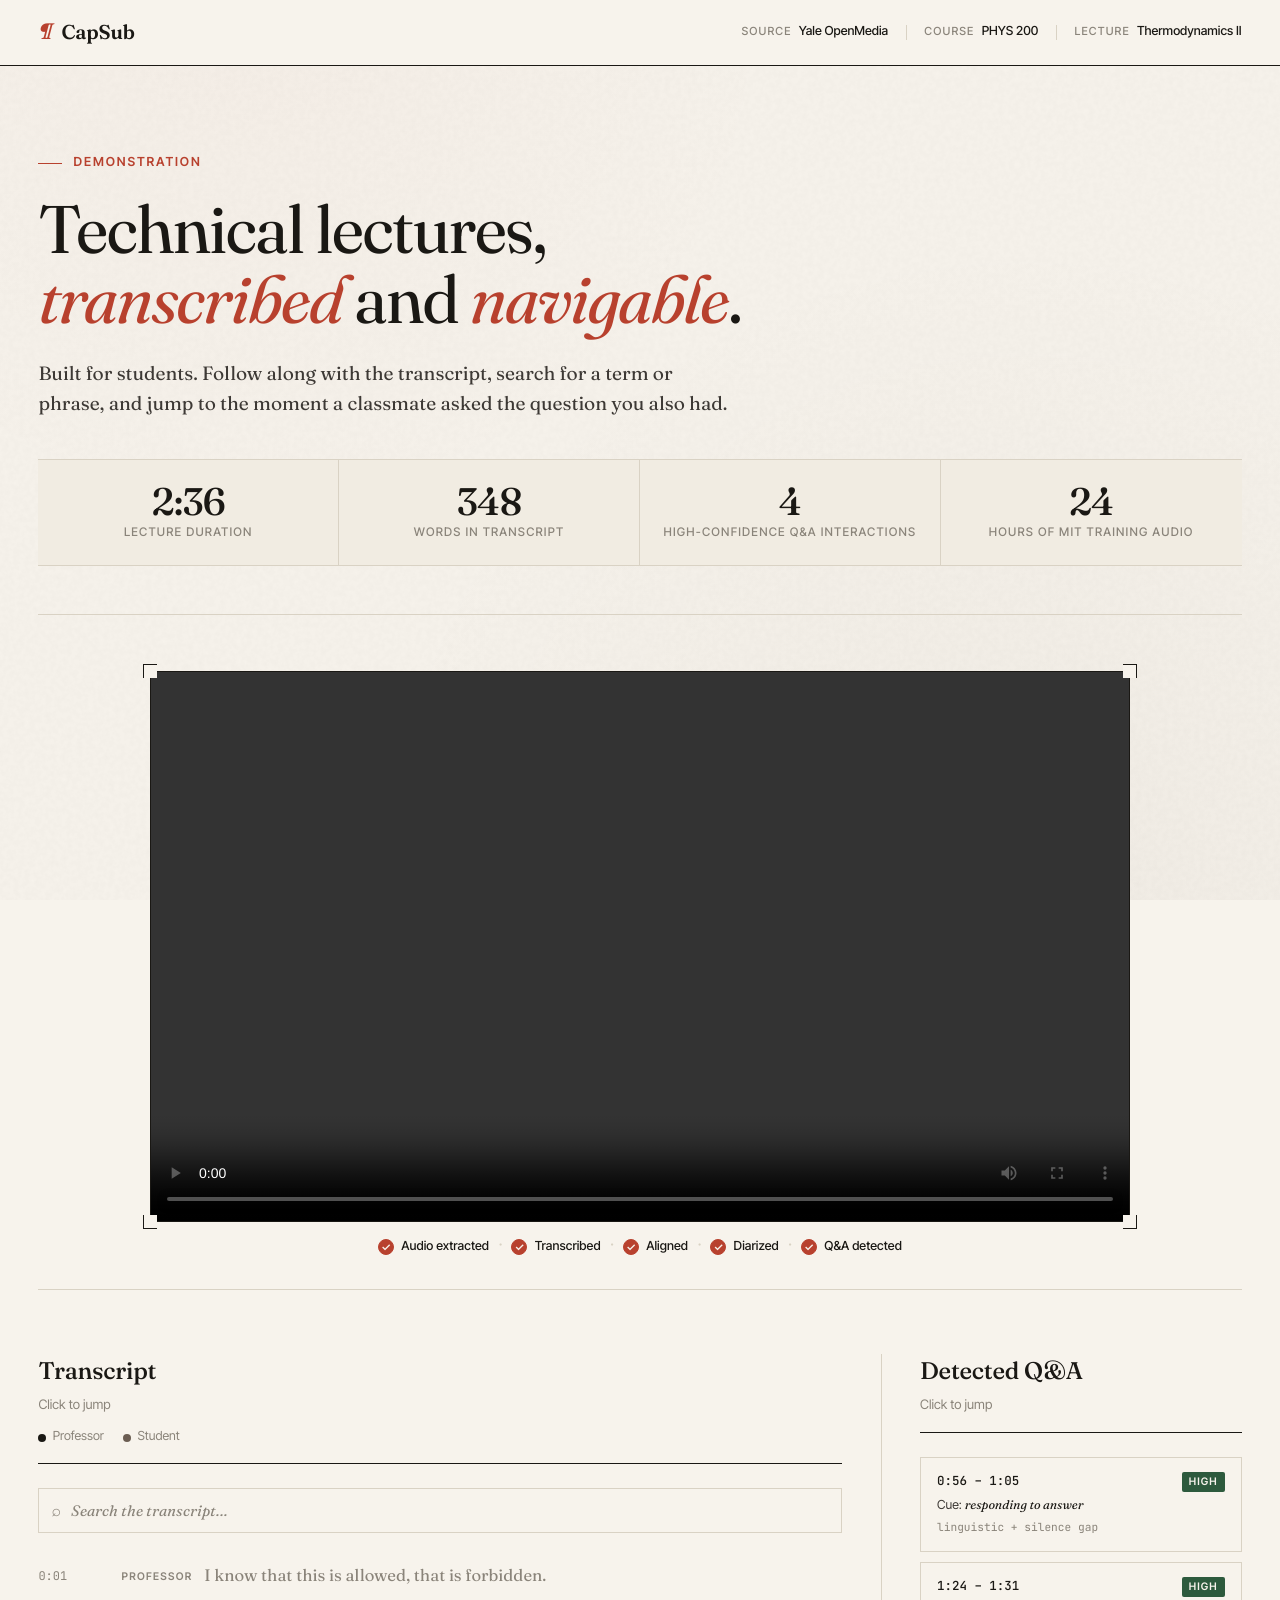
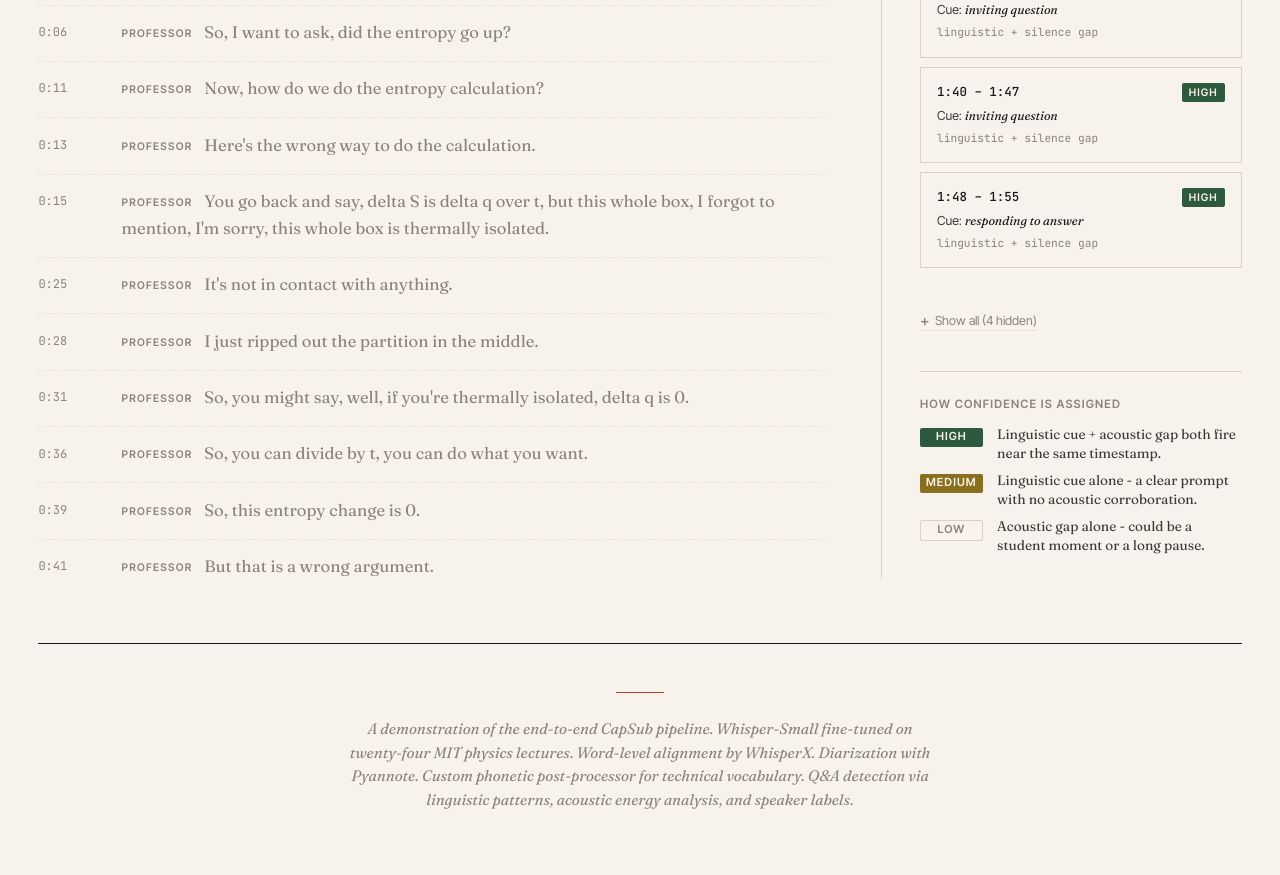
==== commit c7d8c2b9: "update" ====
--- a/index.html
+++ b/index.html
@@ -3,7 +3,6 @@
 <head>
 <meta charset="UTF-8">
 <meta name="viewport" content="width=device-width, initial-scale=1.0">
-<meta name="description" content="CapSub: A platform for navigating and transcribing technical lectures, enhancing student engagement and learning experience.">
 <title>CapSub</title>
 <link rel="preconnect" href="https://fonts.googleapis.com">
 <link rel="preconnect" href="https://fonts.gstatic.com" crossorigin>
@@ -147,7 +146,6 @@
       Q&amp;A detection via linguistic patterns, acoustic energy analysis, and speaker labels.
     </p>
   </footer>
-<p>Learn more about <a href="https://openmedia.yale.edu/" target="_blank">Yale OpenMedia</a> and their initiatives.</p>
 
 </main>
 
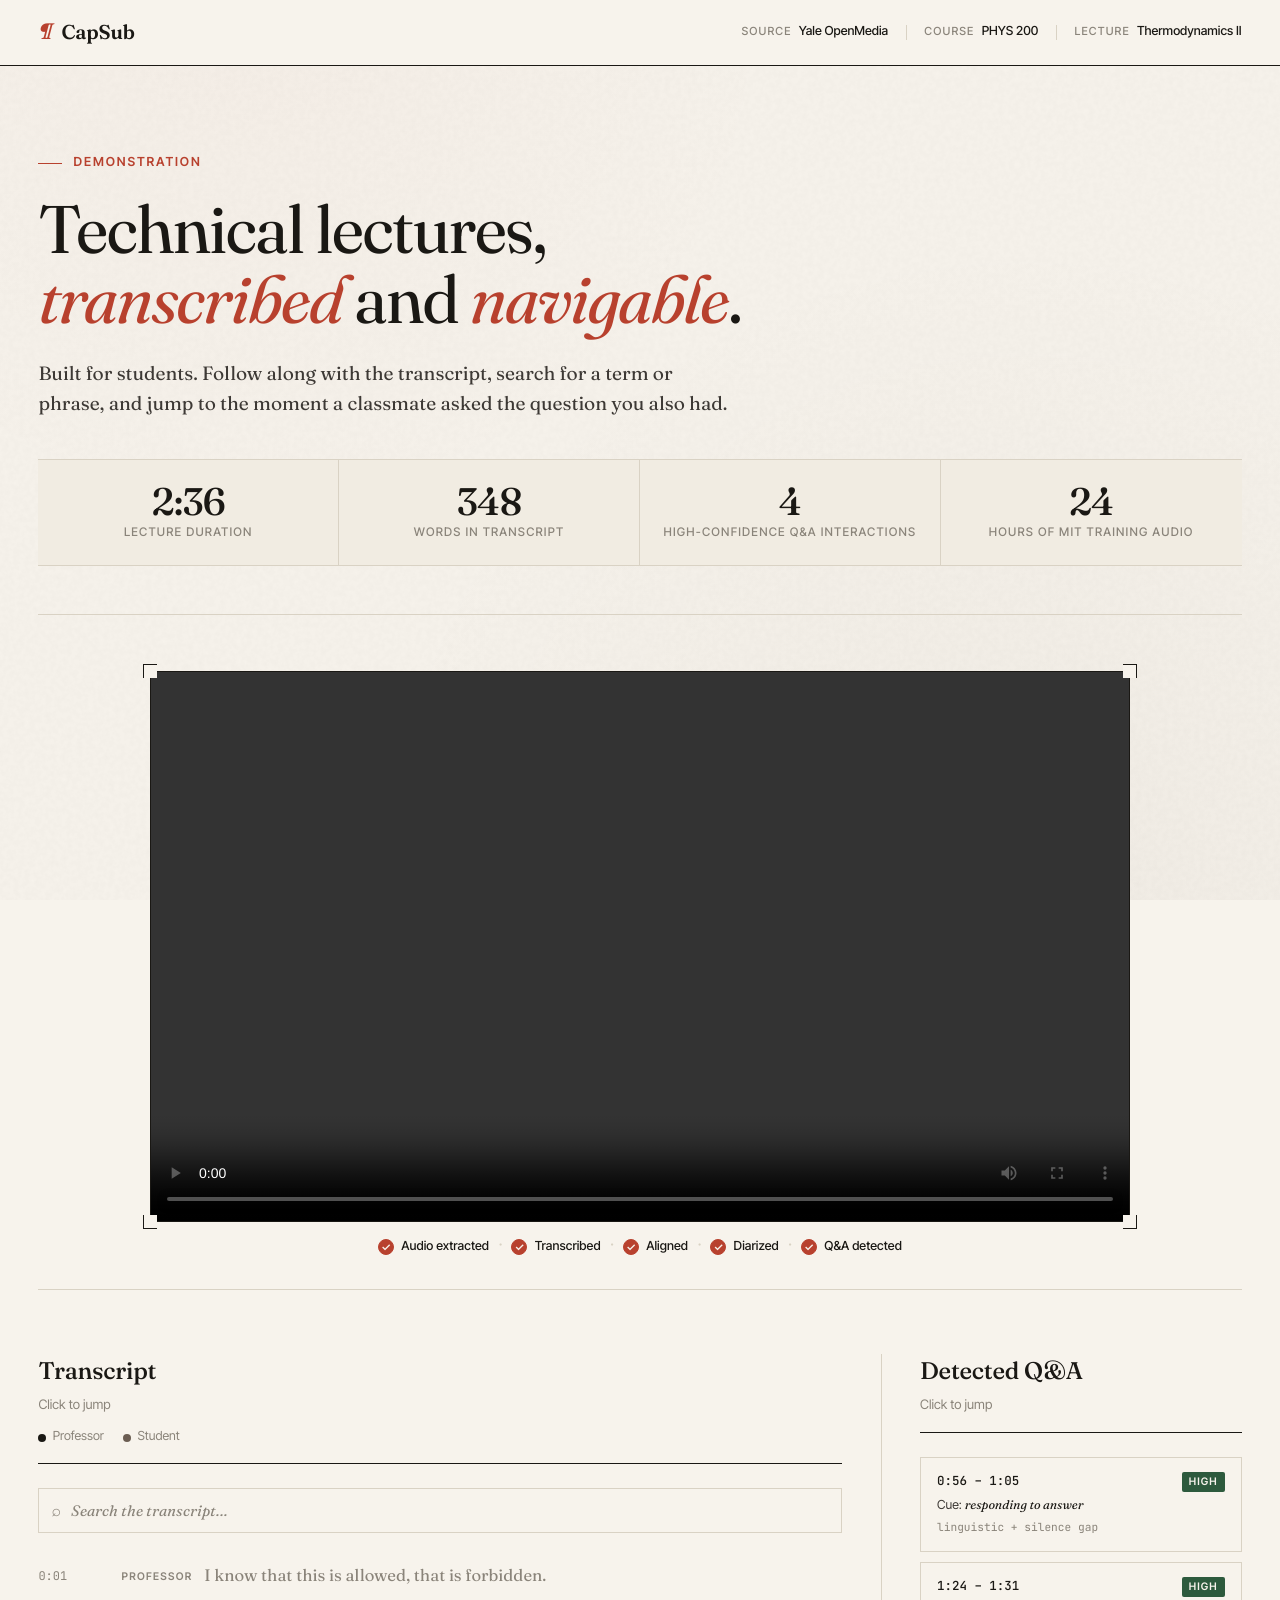
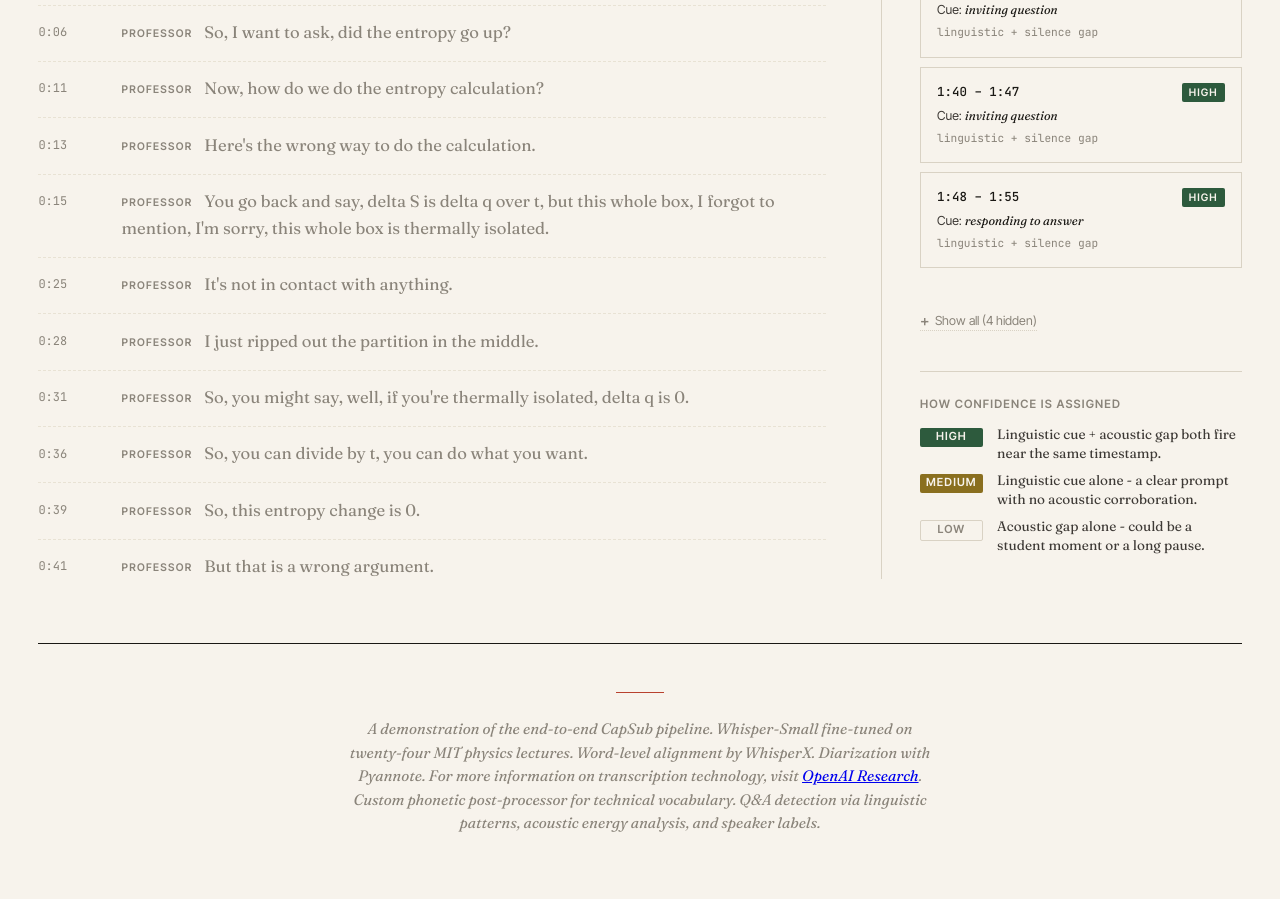
==== commit 26bff6ae: "update" ====
--- a/index.html
+++ b/index.html
@@ -3,6 +3,7 @@
 <head>
 <meta charset="UTF-8">
 <meta name="viewport" content="width=device-width, initial-scale=1.0">
+<meta name="description" content="CapSub provides transcribed technical lectures for students, allowing easy navigation and search for specific terms or phrases in the transcript." />
 <title>CapSub</title>
 <link rel="preconnect" href="https://fonts.googleapis.com">
 <link rel="preconnect" href="https://fonts.gstatic.com" crossorigin>
@@ -142,6 +143,7 @@
       A demonstration of the end-to-end CapSub pipeline.
       Whisper-Small fine-tuned on twenty-four MIT physics lectures.
       Word-level alignment by WhisperX. Diarization with Pyannote. 
+       For more information on transcription technology, visit <a href="https://www.openai.com/research/" target="_blank">OpenAI Research</a>.
       Custom phonetic post-processor for technical vocabulary.
       Q&amp;A detection via linguistic patterns, acoustic energy analysis, and speaker labels.
     </p>
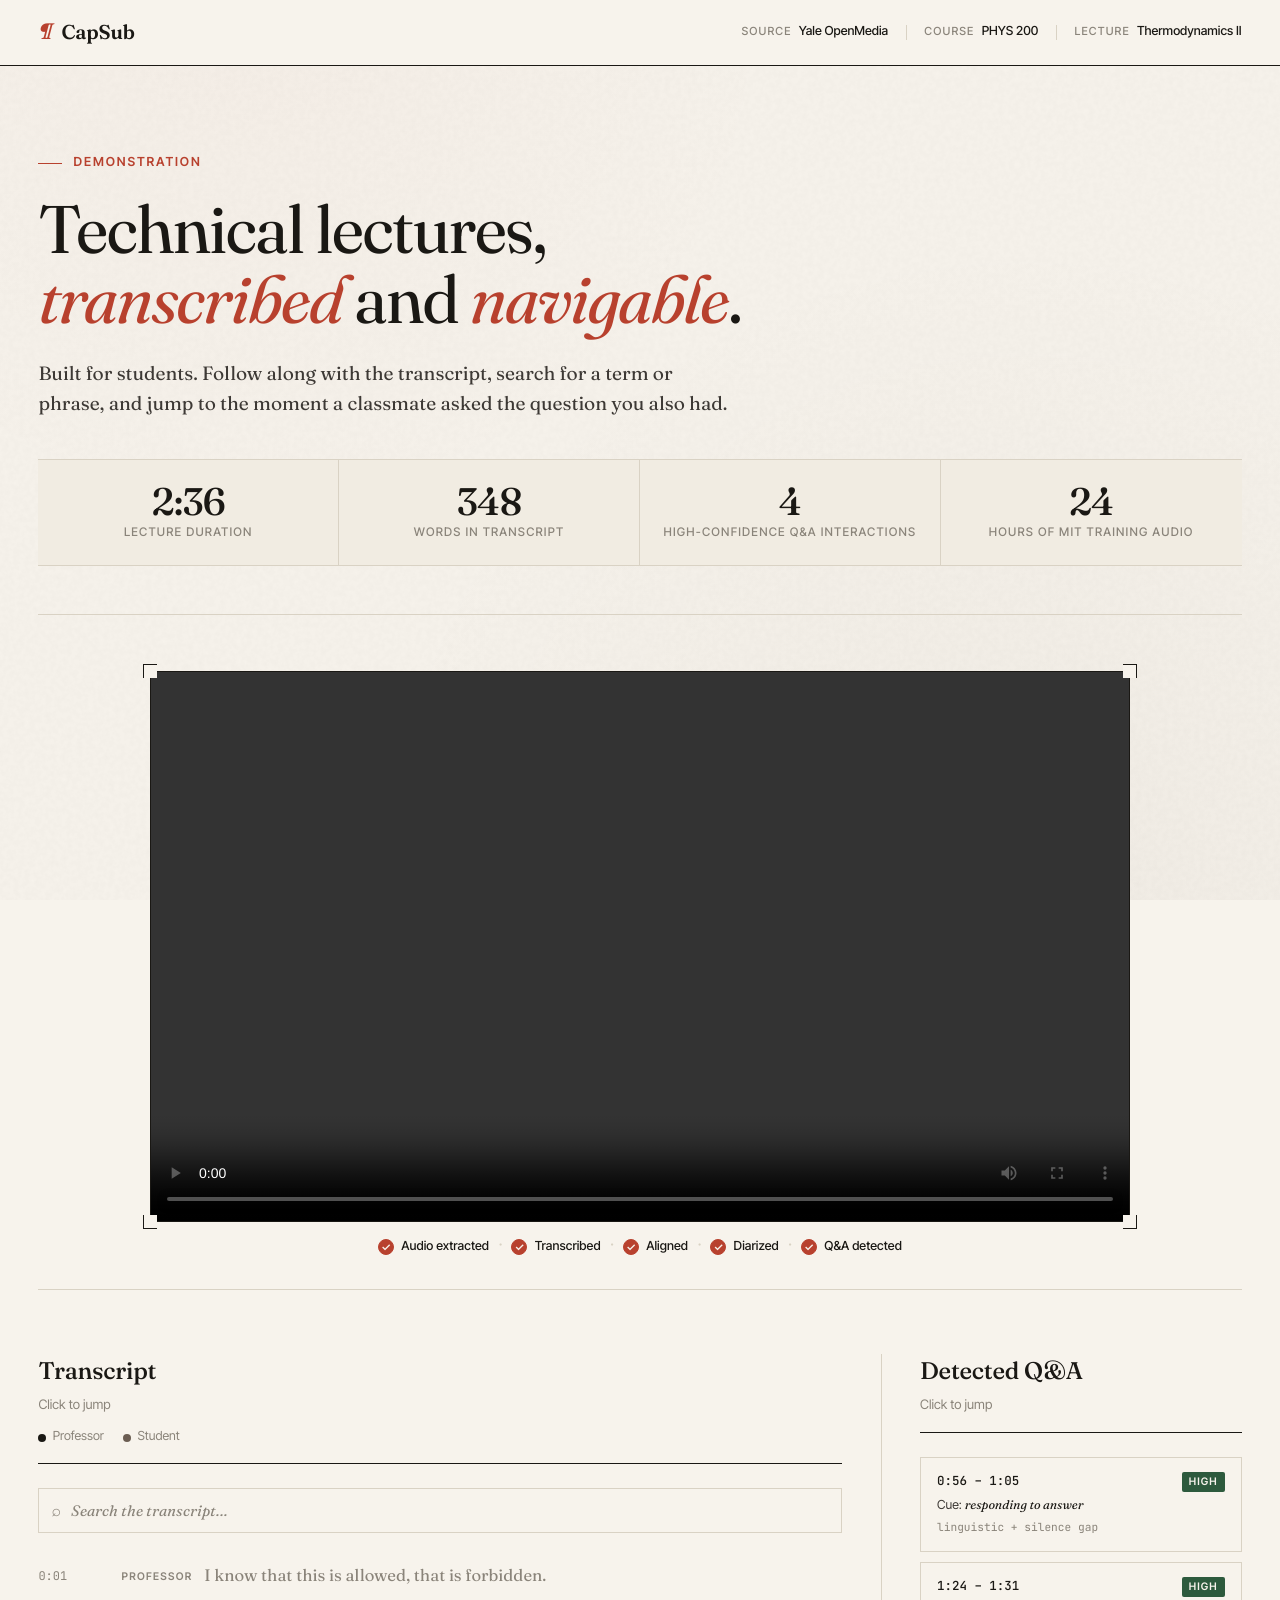
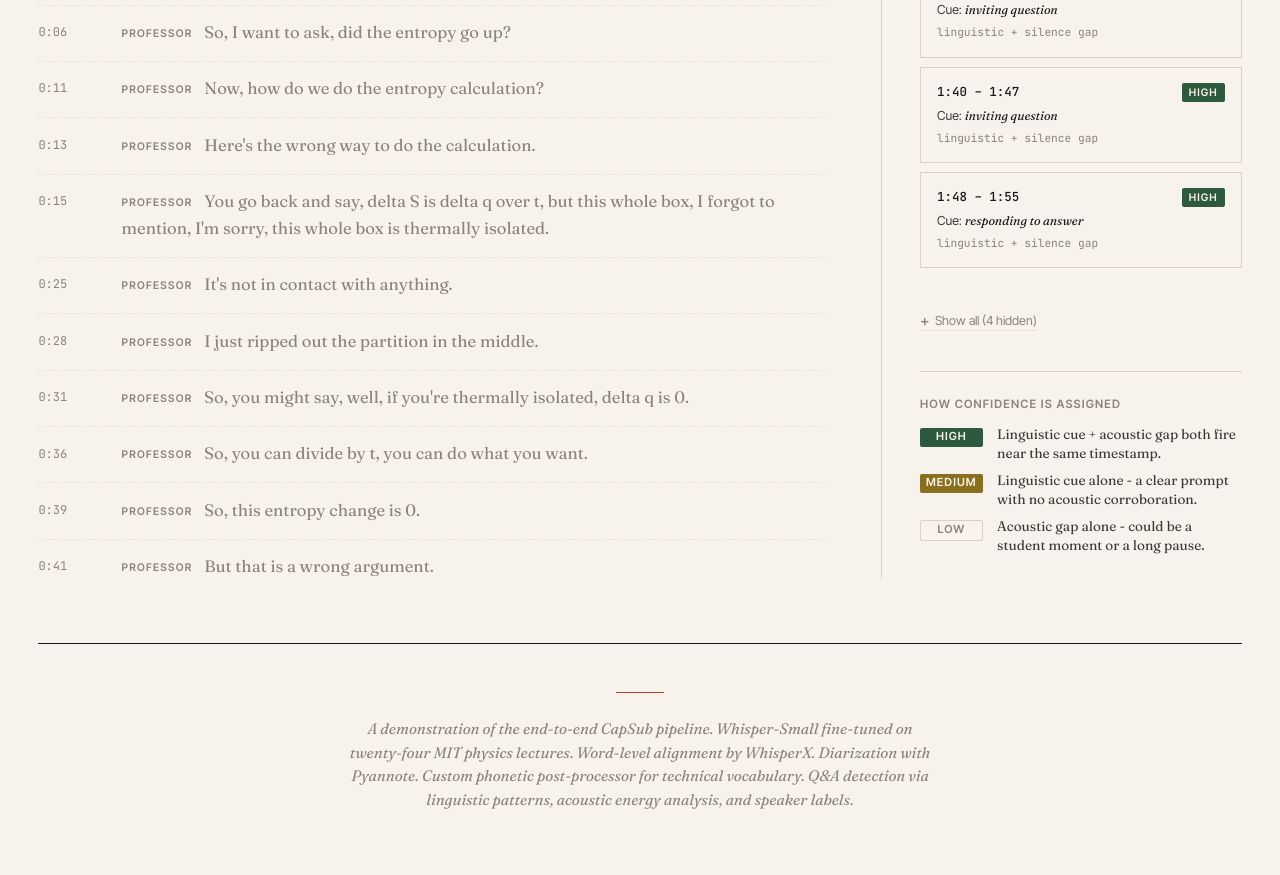
==== commit 3b6556c9: "update" ====
--- a/index.html
+++ b/index.html
@@ -3,7 +3,6 @@
 <head>
 <meta charset="UTF-8">
 <meta name="viewport" content="width=device-width, initial-scale=1.0">
-<meta name="description" content="CapSub provides transcribed technical lectures for students, allowing easy navigation and search for specific terms or phrases in the transcript." />
 <title>CapSub</title>
 <link rel="preconnect" href="https://fonts.googleapis.com">
 <link rel="preconnect" href="https://fonts.gstatic.com" crossorigin>
@@ -143,7 +142,6 @@
       A demonstration of the end-to-end CapSub pipeline.
       Whisper-Small fine-tuned on twenty-four MIT physics lectures.
       Word-level alignment by WhisperX. Diarization with Pyannote. 
-       For more information on transcription technology, visit <a href="https://www.openai.com/research/" target="_blank">OpenAI Research</a>.
       Custom phonetic post-processor for technical vocabulary.
       Q&amp;A detection via linguistic patterns, acoustic energy analysis, and speaker labels.
     </p>
